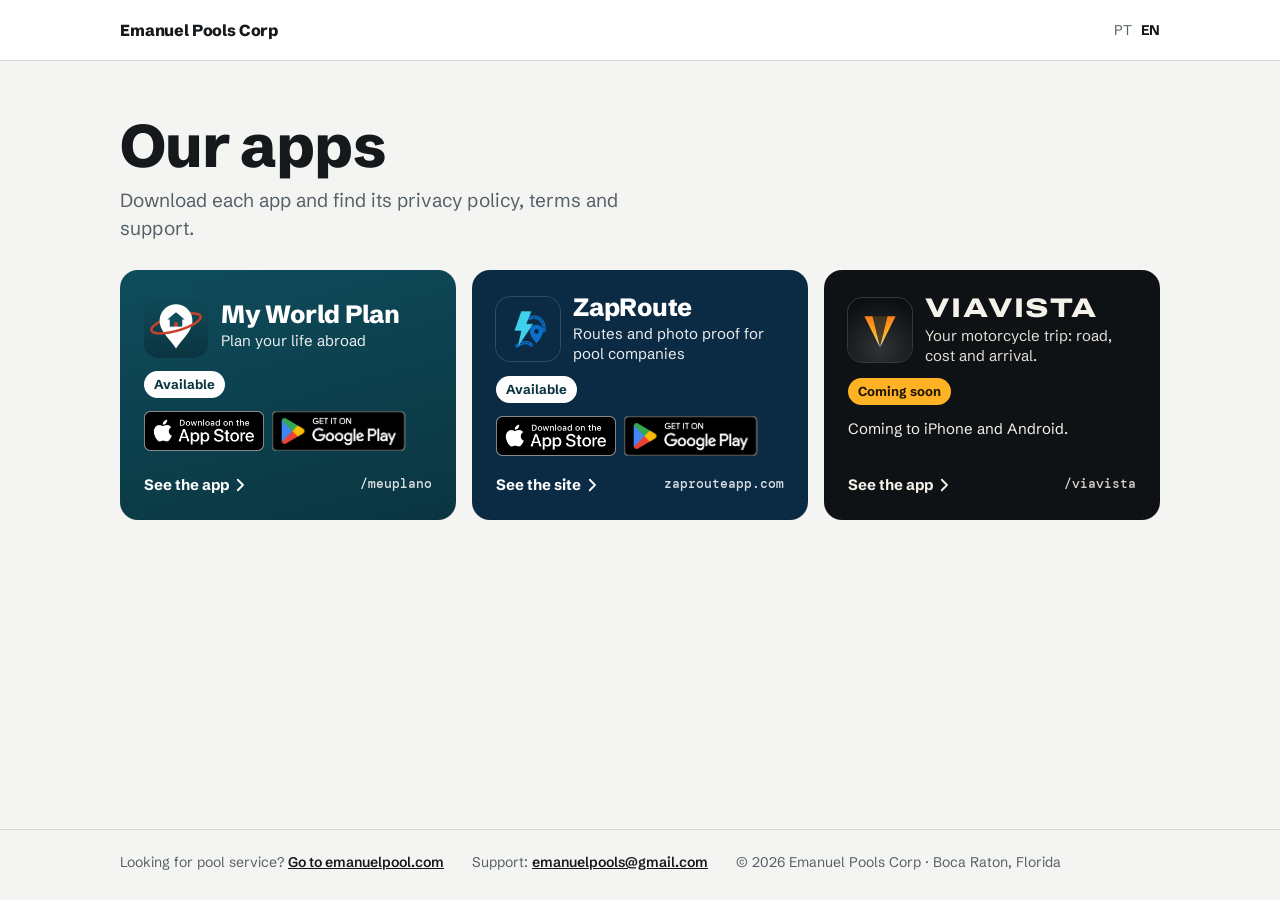
==== index.html @ bd8a3160 "Publish emanuelpools.com apps page Co-Authored-By: Claude Opus 5.5 <noreply@anthropic.com>" ====
<!DOCTYPE html>
<html class="l-en" lang="en">
<head>
<meta charset="utf-8">
<meta name="viewport" content="width=device-width,initial-scale=1">
<title>Emanuel Pools Corp apps: My World Plan, ZapRoute and Viavista</title>
<meta name="description" content="Download our apps and find their privacy policy, terms and support.">
<link rel="canonical" href="https://emanuelpools.com/">
<link rel="icon" href="favicon.svg" type="image/svg+xml">
<link rel="preconnect" href="https://fonts.googleapis.com">
<link rel="preconnect" href="https://fonts.gstatic.com" crossorigin>
<link rel="stylesheet" href="https://fonts.googleapis.com/css2?family=Archivo:wdth,wght@100,400;112,800;125,800&family=DM+Mono:wght@500&family=Schibsted+Grotesk:wght@400;500;600;700;800&display=swap">
<link rel="stylesheet" href="estilo.css">
<script>(function(){var l=new URLSearchParams(location.search).get('lang');if(l!=='pt'&&l!=='en'){l=null;try{l=localStorage.getItem('idioma')}catch(e){}}if(!l)l=(navigator.language||'').toLowerCase().indexOf('pt')===0?'pt':'en';document.documentElement.className='l-'+l;document.documentElement.lang=l==='pt'?'pt-BR':'en'})();</script>
</head>
<body class="site ">
<header class="s-topo">
  <a class="s-marca" href="/">Emanuel Pools Corp</a>
  <button type="button" class="s-idioma" aria-label="Português / English"><b data-l="pt">PT</b><span data-l="pt">EN</span><span data-l="en">PT</span><b data-l="en">EN</b></button>
</header>
<main>
<section class="s-abre">
  <h1><span data-l="pt">Nossos aplicativos</span><span data-l="en">Our apps</span></h1>
  <p><span data-l="pt">Baixe cada app e encontre privacidade, termos e suporte.</span><span data-l="en">Download each app and find its privacy policy, terms and support.</span></p>
</section>
<section class="s-apps">
  <article class="bloco mp">
    <div class="b-top">
      <img class="ic" src="img/meu-plano.png" alt="" width="64" height="64">
      <div><h2><span data-l="pt">Meu Plano Mundo</span><span data-l="en">My World Plan</span></h2><p><span data-l="pt">Sua vida no exterior planejada</span><span data-l="en">Plan your life abroad</span></p></div>
    </div>
    <span class="estado ok"><span data-l="pt">Disponível</span><span data-l="en">Available</span></span>
    <div class="selos">
  <a href="https://apps.apple.com/app/id6829007862"><img data-l="pt" src="img/app-store-pt.png" alt="Baixar na App Store" width="120" height="40"><img data-l="en" src="img/app-store-en.png" alt="Download on the App Store" width="120" height="40"></a>
  <a class="gp" href="https://play.google.com/store/apps/details?id=com.emanuelpools.meuplanomundo"><img data-l="pt" src="img/google-play-pt.png" alt="Disponível no Google Play"><img data-l="en" src="img/google-play-en.png" alt="Get it on Google Play"></a>
</div>
    <div class="b-pe"><a href="/meuplano/"><span data-l="pt">Ver o app</span><span data-l="en">See the app</span><svg class="sv" viewBox="0 0 24 24" width="18" height="18" aria-hidden="true"><path d="M9 5l7 7-7 7" fill="none" stroke="currentColor" stroke-width="2.4" stroke-linecap="round" stroke-linejoin="round"/></svg></a><span class="mono">/meuplano</span></div>
  </article>
  <article class="bloco zr">
    <div class="b-top">
      <img class="ic" src="img/zaproute.png" alt="" width="64" height="64">
      <div><h2>ZapRoute</h2><p><span data-l="pt">Rotas e fotos para empresas de piscina</span><span data-l="en">Routes and photo proof for pool companies</span></p></div>
    </div>
    <span class="estado ok"><span data-l="pt">Disponível</span><span data-l="en">Available</span></span>
    <div class="selos">
  <a href="https://apps.apple.com/app/id6808331337"><img data-l="pt" src="img/app-store-pt.png" alt="Baixar na App Store" width="120" height="40"><img data-l="en" src="img/app-store-en.png" alt="Download on the App Store" width="120" height="40"></a>
  <a class="gp" href="https://play.google.com/store/apps/details?id=com.emanuelpools.zaproute_app"><img data-l="pt" src="img/google-play-pt.png" alt="Disponível no Google Play"><img data-l="en" src="img/google-play-en.png" alt="Get it on Google Play"></a>
</div>
    <div class="b-pe"><a href="https://zaprouteapp.com"><span data-l="pt">Ver o site</span><span data-l="en">See the site</span><svg class="sv" viewBox="0 0 24 24" width="18" height="18" aria-hidden="true"><path d="M9 5l7 7-7 7" fill="none" stroke="currentColor" stroke-width="2.4" stroke-linecap="round" stroke-linejoin="round"/></svg></a><span class="mono">zaprouteapp.com</span></div>
  </article>
  <article class="bloco vy">
    <div class="b-top">
      <img class="ic" src="img/viavista.svg" alt="" width="64" height="64">
      <div><h2 class="vy-nome">VIAVISTA</h2><p><span data-l="pt">Sua viagem de moto: estrada, custo e chegada.</span><span data-l="en">Your motorcycle trip: road, cost and arrival.</span></p></div>
    </div>
    <span class="estado breve"><span data-l="pt">Em breve</span><span data-l="en">Coming soon</span></span>
    <p class="b-aviso"><span data-l="pt">Chega para iPhone e Android.</span><span data-l="en">Coming to iPhone and Android.</span></p>
    <div class="b-pe"><a href="/viavista/"><span data-l="pt">Ver o app</span><span data-l="en">See the app</span><svg class="sv" viewBox="0 0 24 24" width="18" height="18" aria-hidden="true"><path d="M9 5l7 7-7 7" fill="none" stroke="currentColor" stroke-width="2.4" stroke-linecap="round" stroke-linejoin="round"/></svg></a><span class="mono">/viavista</span></div>
  </article>
</section>
</main>
<footer class="s-pe">
  <p><span data-l="pt">Procurando serviço de piscina?</span><span data-l="en">Looking for pool service?</span> <a href="https://emanuelpool.com" rel="nofollow"><span data-l="pt">Acesse</span><span data-l="en">Go to</span> emanuelpool.com</a></p>
  <p><span data-l="pt">Suporte</span><span data-l="en">Support</span>: <a href="mailto:emanuelpools@gmail.com">emanuelpools@gmail.com</a></p>
  <p class="fraco">© 2026 Emanuel Pools Corp · Boca Raton, Florida</p>
</footer>
<script>(function(){
var r=document.documentElement,b=document.querySelectorAll('.s-idioma');
function atual(){return r.className==='l-pt'?'pt':'en'}
function secao(l){var s=document.querySelectorAll('[data-sec]');if(!s.length)return;s.forEach(function(e){e.hidden=e.dataset.sec!==l});document.querySelectorAll('[data-ficha]').forEach(function(a){a.setAttribute('aria-current',String(a.dataset.ficha===l))})}
b.forEach(function(x){x.addEventListener('click',function(){var l=atual()==='pt'?'en':'pt';r.className='l-'+l;r.lang=l==='pt'?'pt-BR':'en';try{localStorage.setItem('idioma',l)}catch(e){}secao(l)})});
document.querySelectorAll('[data-ficha]').forEach(function(a){a.addEventListener('click',function(e){e.preventDefault();secao(a.dataset.ficha);history.replaceState(null,'','#'+a.dataset.ficha)})});
var h=location.hash.slice(1);secao(/^(pt|en|es|it)$/.test(h)?h:atual());
})();</script>
</body>
</html>
---- estilo.css ----
/* Direcao: prateleira neutra. A cor vem de cada app; a pagina central nao tem cor propria. */
.site{--g:40px;--pg2:#F4F5F3;--tx:#15191C;--tx2:#566067;--ln:#D2D6D2;--bco:#FFFFFF;
  --mp:#0F4C5C;--mp2:#0A3540;--zr:#0B2A44;
  --vy:#0F1214;--vy-card:#1A1F22;--vy-ln:#2C3236;--vy-tx:#F5F2EA;--vy-tx2:#ABB1AC;--vy-am:#FFB224;--vy-sobre:#1C1403;
  --txt:"Schibsted Grotesk","Segoe UI",Arial,sans-serif;--mono:"DM Mono",Consolas,monospace;--vy-letra:"Archivo","Segoe UI",Arial,sans-serif;
  background:var(--pg2);color:var(--tx);font:400 16px/1.45 var(--txt)}
.site h1,.site h2,.site h3,.site p,.site ul,.site figure{margin:0}
.site ul{padding:0;list-style:none}
.site h1,.site h2,.site h3{text-wrap:balance;line-height:1.08}
.site a{color:inherit}
.site a:focus-visible,.site button:focus-visible{outline:3px solid currentColor;outline-offset:2px}
.site img{max-width:100%;display:block}
.mono{font-family:var(--mono);font-weight:500}
.sv{flex:none}
.l-pt [data-l="en"],.l-en [data-l="pt"]{display:none!important}

/* tema do Viavista: identidade Farol, fundo escuro como painel de moto */
.tema-vy{--pg2:var(--vy);--bco:var(--vy-card);--tx:var(--vy-tx);--tx2:var(--vy-tx2);--ln:var(--vy-ln)}

.s-topo{display:flex;justify-content:space-between;align-items:center;gap:10px;padding:14px 18px;background:var(--bco);border-bottom:1px solid var(--ln)}
.s-marca{font-weight:800;font-size:16px;letter-spacing:-.01em;text-decoration:none}
.s-volta{display:inline-flex;align-items:center;gap:3px;font-weight:600;font-size:15px;text-decoration:none;margin-left:-5px}
.s-idioma{display:flex;gap:9px;font:inherit;font-size:14px;color:var(--tx2);flex:none;cursor:pointer;background:none;border:0;padding:4px 0}
.s-idioma b{color:var(--tx);font-weight:700}
.s-abre{padding:30px 18px 20px}
.s-abre h1{font-size:38px;font-weight:800;letter-spacing:-.02em}
.s-abre p{margin-top:9px;color:var(--tx2);max-width:42ch}
.s-apps{display:grid;gap:12px;padding:0 12px 18px}
.bloco{position:relative;border-radius:18px;padding:22px;color:#fff;display:flex;flex-direction:column;gap:13px;align-items:flex-start;min-width:0}
.bloco.mp{background:linear-gradient(165deg,var(--mp),var(--mp2))}
.bloco.zr{background:var(--zr)}
.bloco.vy{background:var(--vy);color:var(--vy-tx)}
.b-top{display:flex;gap:13px;align-items:center;min-width:0}
.ic{width:64px;height:64px;border-radius:15px;flex:none}
.ic.g{width:84px;height:84px;border-radius:19px}
.bloco.zr .ic,.bloco.vy .ic,.h-app.vy .ic{box-shadow:0 0 0 1px rgba(255,255,255,.16)}
.b-top h2{font-size:25px;font-weight:800;letter-spacing:-.01em}
.vy-nome{font-family:var(--vy-letra);font-stretch:125%;font-weight:800;letter-spacing:.07em}
.bloco .vy-nome{font-size:27px;letter-spacing:.07em}
.b-top p{font-size:15px;line-height:1.3;margin-top:3px;opacity:.92}
.estado{font-size:13px;font-weight:700;padding:4px 10px;border-radius:999px}
.estado.ok{background:#fff;color:var(--mp2)}
.estado.breve{background:var(--vy-am);color:var(--vy-sobre)}
.b-aviso{font-size:15px}
.selos{display:flex;flex-wrap:wrap;gap:8px;align-items:center}
.selos a{display:block}
.selos img{height:40px;width:auto}
/* a arte oficial do Google Play tem margens diferentes em cada idioma: recorta para igualar ao selo da Apple */
.selos a.gp{position:relative;width:135px;height:40px;overflow:hidden}
.selos a.gp img{position:absolute;max-width:none;width:auto}
.selos a.gp img[data-l="pt"]{left:0;top:-6px;height:52px}
.selos a.gp img[data-l="en"]{left:-10px;top:-10px;height:59.5px}
.b-pe{margin-top:auto;padding-top:5px;width:100%;display:flex;justify-content:space-between;align-items:center;gap:10px;font-size:15px}
.b-pe a{display:inline-flex;align-items:center;gap:2px;font-weight:700;text-decoration:none}
.b-pe .mono{font-size:13px;opacity:.85}
.s-pe{padding:20px 18px 24px;display:flex;flex-direction:column;gap:5px;border-top:1px solid var(--ln);font-size:14px;color:var(--tx2)}
.s-pe a{color:var(--tx);font-weight:600}
.fraco{color:var(--tx2);font-size:14px}
.h-app{position:relative;padding:28px 22px 30px;color:#fff;display:flex;flex-direction:column;gap:22px}
.h-app.mp{background:linear-gradient(165deg,var(--mp),var(--mp2));padding-bottom:0}
.h-app.vy{background:var(--vy);color:var(--vy-tx);border-bottom:1px solid var(--vy-ln)}
.h-txt{display:flex;flex-direction:column;gap:11px;align-items:flex-start;min-width:0}
.h-app h1{font-size:34px;font-weight:800;letter-spacing:-.02em}
.h-app.vy h1{font-size:38px;letter-spacing:.07em}
.h-app p{font-size:17px;max-width:32ch}
.h-foto{align-self:center;width:250px;aspect-ratio:.92;border:6px solid #071F26;border-bottom:0;border-radius:22px 22px 0 0;overflow:hidden;background:#F2F6F7}
.h-foto img{width:100%}
.s-corpo{padding:20px 18px 22px;display:flex;flex-direction:column;gap:16px}
.s-fatos{display:grid;gap:13px}
.s-fatos h3{font-size:18px;font-weight:700}
.tema-vy .s-fatos h3{font-family:var(--vy-letra);font-stretch:112%;font-weight:800}
.s-fatos p{color:var(--tx2);font-size:15px;margin-top:2px}
.s-links{background:var(--bco);border:1px solid var(--ln);border-radius:13px;overflow:hidden}
.s-links a{display:flex;justify-content:space-between;align-items:center;gap:8px;padding:13px 14px;font-weight:600;text-decoration:none;border-top:1px solid var(--ln)}
.s-links a:first-child{border-top:0}
.s-nota{font-size:13px;color:var(--tx2);line-height:1.4}
.s-texto{padding:24px 18px 28px;display:flex;flex-direction:column;gap:9px;align-items:flex-start;min-width:0;max-width:calc(720px + 2 * var(--g));margin-inline:auto}
.s-texto h1{font-size:29px;font-weight:800;letter-spacing:-.02em}
.s-texto h2{font-size:19px;font-weight:700;margin-top:12px}
.s-texto h3{font-size:16px;font-weight:700;margin-top:10px}
.s-texto p,.s-texto li{font-size:15px;overflow-wrap:anywhere}
.s-texto ul{display:flex;flex-direction:column;gap:6px;padding-left:18px;list-style:disc}
.s-texto [data-sec],.s-texto > div[data-l]{display:flex;flex-direction:column;gap:9px;align-items:flex-start;min-width:0}
.s-texto [data-sec][hidden]{display:none}
.fichas{display:flex;flex-wrap:wrap;gap:6px}
.fichas a{font-size:13px;font-weight:600;background:var(--bco);border:1px solid var(--ln);border-radius:999px;padding:4px 10px;text-decoration:none}
.fichas a[aria-current="true"]{background:var(--tx);border-color:var(--tx);color:var(--bco)}
.s-email{display:block;width:100%;text-align:center;background:var(--tx);color:var(--pg2)!important;border-radius:11px;padding:13px 10px;font-weight:700;font-size:15px;text-decoration:none;overflow-wrap:anywhere}
.tema-vy .s-email{background:var(--vy-am);color:var(--vy-sobre)!important}

html{-webkit-text-size-adjust:100%}
*{box-sizing:border-box}
body{margin:0;min-height:100vh;display:flex;flex-direction:column}
main{flex:1}
.pagina-404{padding:48px 18px;display:flex;flex-direction:column;gap:12px;align-items:flex-start;max-width:calc(720px + 2 * var(--g));margin-inline:auto}
.pagina-404 h1{font-size:34px;font-weight:800}
.pagina-404 a{font-weight:700}
@media (min-width:760px){
.site{--g:max(40px,calc((100vw - 1040px) / 2))}
.s-topo{padding:16px var(--g)}
.s-abre{padding:52px var(--g) 28px}
.s-abre h1{font-size:60px}
.s-abre p{font-size:19px;max-width:48ch}
.s-apps{grid-template-columns:repeat(auto-fit,minmax(300px,1fr));gap:16px;padding:0 var(--g) 40px}
.bloco{padding:24px}
.s-pe{padding:22px var(--g) 28px;flex-direction:row;flex-wrap:wrap;gap:6px 28px}
.h-app{flex-direction:row;align-items:center;justify-content:space-between;gap:40px;padding:44px calc(var(--g) + 20px) 0;overflow:hidden}
.h-app.vy{padding-bottom:44px}
.h-app h1{font-size:48px}
.h-app.vy h1{font-size:72px}
.h-txt{padding-bottom:44px}
.h-app.vy .h-txt{padding-bottom:0}
.h-app p{font-size:20px}
.h-foto{width:280px;align-self:flex-end}
.s-corpo{padding:32px calc(var(--g) + 20px);display:grid;grid-template-columns:1.5fr 1fr;gap:20px 40px;align-items:start}
.s-nota{grid-column:1 / -1}
.s-texto{padding:36px var(--g) 48px}
}
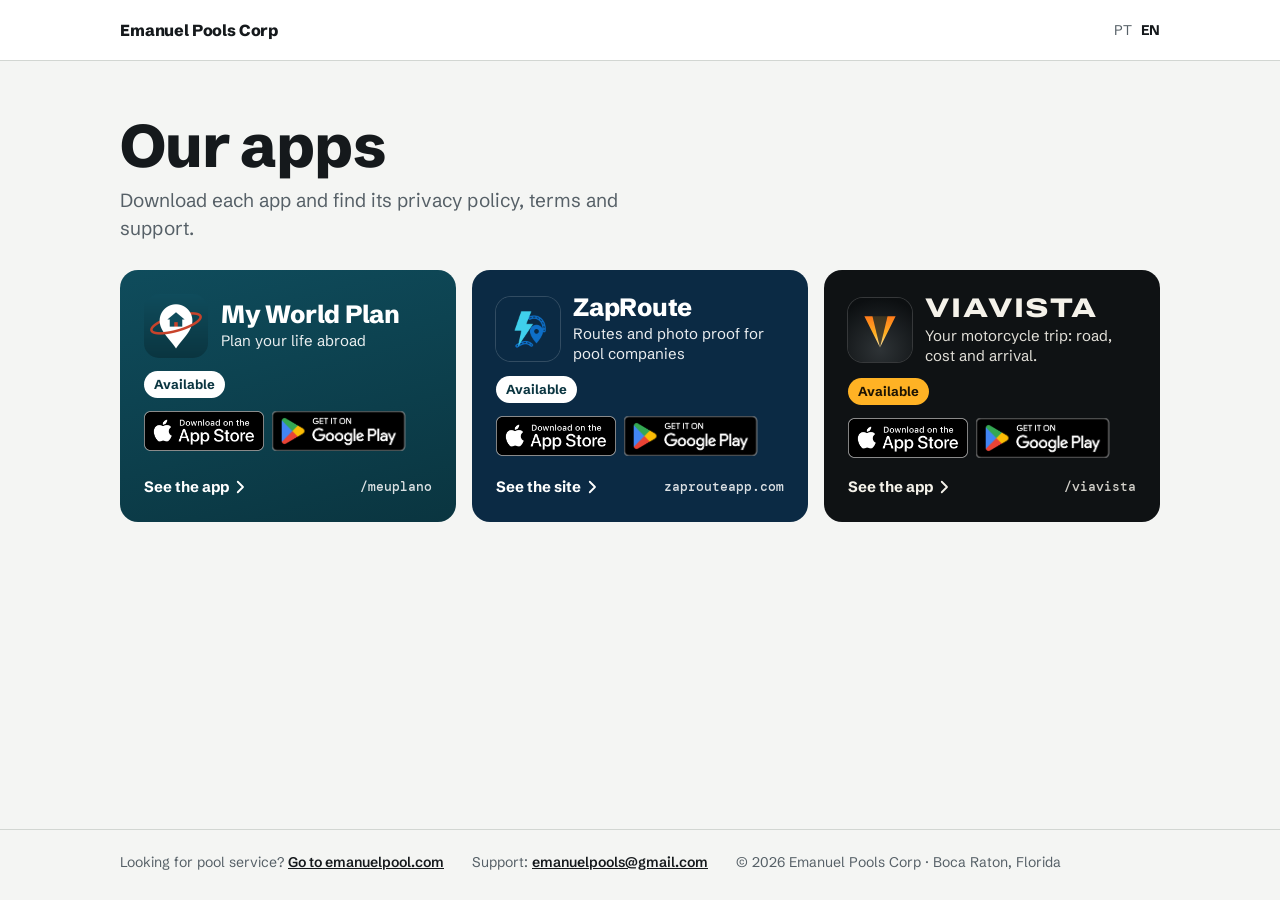
==== commit 9074b0b3: "Viavista: App Store and Google Play badges Co-Authored-By: Claude Opus 5.5 <noreply@anthropic.com>  " ====
--- a/index.html
+++ b/index.html
@@ -53,8 +53,11 @@
       <img class="ic" src="img/viavista.svg" alt="" width="64" height="64">
       <div><h2 class="vy-nome">VIAVISTA</h2><p><span data-l="pt">Sua viagem de moto: estrada, custo e chegada.</span><span data-l="en">Your motorcycle trip: road, cost and arrival.</span></p></div>
     </div>
-    <span class="estado breve"><span data-l="pt">Em breve</span><span data-l="en">Coming soon</span></span>
-    <p class="b-aviso"><span data-l="pt">Chega para iPhone e Android.</span><span data-l="en">Coming to iPhone and Android.</span></p>
+    <span class="estado ok"><span data-l="pt">Disponível</span><span data-l="en">Available</span></span>
+    <div class="selos">
+  <a href="https://apps.apple.com/app/id6832136001"><img data-l="pt" src="img/app-store-pt.png" alt="Baixar na App Store" width="120" height="40"><img data-l="en" src="img/app-store-en.png" alt="Download on the App Store" width="120" height="40"></a>
+  <a class="gp" href="https://play.google.com/store/apps/details?id=com.emanuelpools.viavista"><img data-l="pt" src="img/google-play-pt.png" alt="Disponível no Google Play"><img data-l="en" src="img/google-play-en.png" alt="Get it on Google Play"></a>
+</div>
     <div class="b-pe"><a href="/viavista/"><span data-l="pt">Ver o app</span><span data-l="en">See the app</span><svg class="sv" viewBox="0 0 24 24" width="18" height="18" aria-hidden="true"><path d="M9 5l7 7-7 7" fill="none" stroke="currentColor" stroke-width="2.4" stroke-linecap="round" stroke-linejoin="round"/></svg></a><span class="mono">/viavista</span></div>
   </article>
 </section>
--- a/estilo.css
+++ b/estilo.css
@@ -40,7 +40,7 @@
 .b-top p{font-size:15px;line-height:1.3;margin-top:3px;opacity:.92}
 .estado{font-size:13px;font-weight:700;padding:4px 10px;border-radius:999px}
 .estado.ok{background:#fff;color:var(--mp2)}
-.estado.breve{background:var(--vy-am);color:var(--vy-sobre)}
+.estado.breve,.bloco.vy .estado.ok{background:var(--vy-am);color:var(--vy-sobre)}
 .b-aviso{font-size:15px}
 .selos{display:flex;flex-wrap:wrap;gap:8px;align-items:center}
 .selos a{display:block}
@@ -72,7 +72,7 @@
 .s-fatos p{color:var(--tx2);font-size:15px;margin-top:2px}
 .s-links{background:var(--bco);border:1px solid var(--ln);border-radius:13px;overflow:hidden}
 .s-links a{display:flex;justify-content:space-between;align-items:center;gap:8px;padding:13px 14px;font-weight:600;text-decoration:none;border-top:1px solid var(--ln)}
-.s-links a:first-child{border-top:0}
+.s-links a:first-child,.s-links a[data-l="pt"]:first-child + a[data-l="en"]{border-top:0}
 .s-nota{font-size:13px;color:var(--tx2);line-height:1.4}
 .s-texto{padding:24px 18px 28px;display:flex;flex-direction:column;gap:9px;align-items:flex-start;min-width:0;max-width:calc(720px + 2 * var(--g));margin-inline:auto}
 .s-texto h1{font-size:29px;font-weight:800;letter-spacing:-.02em}
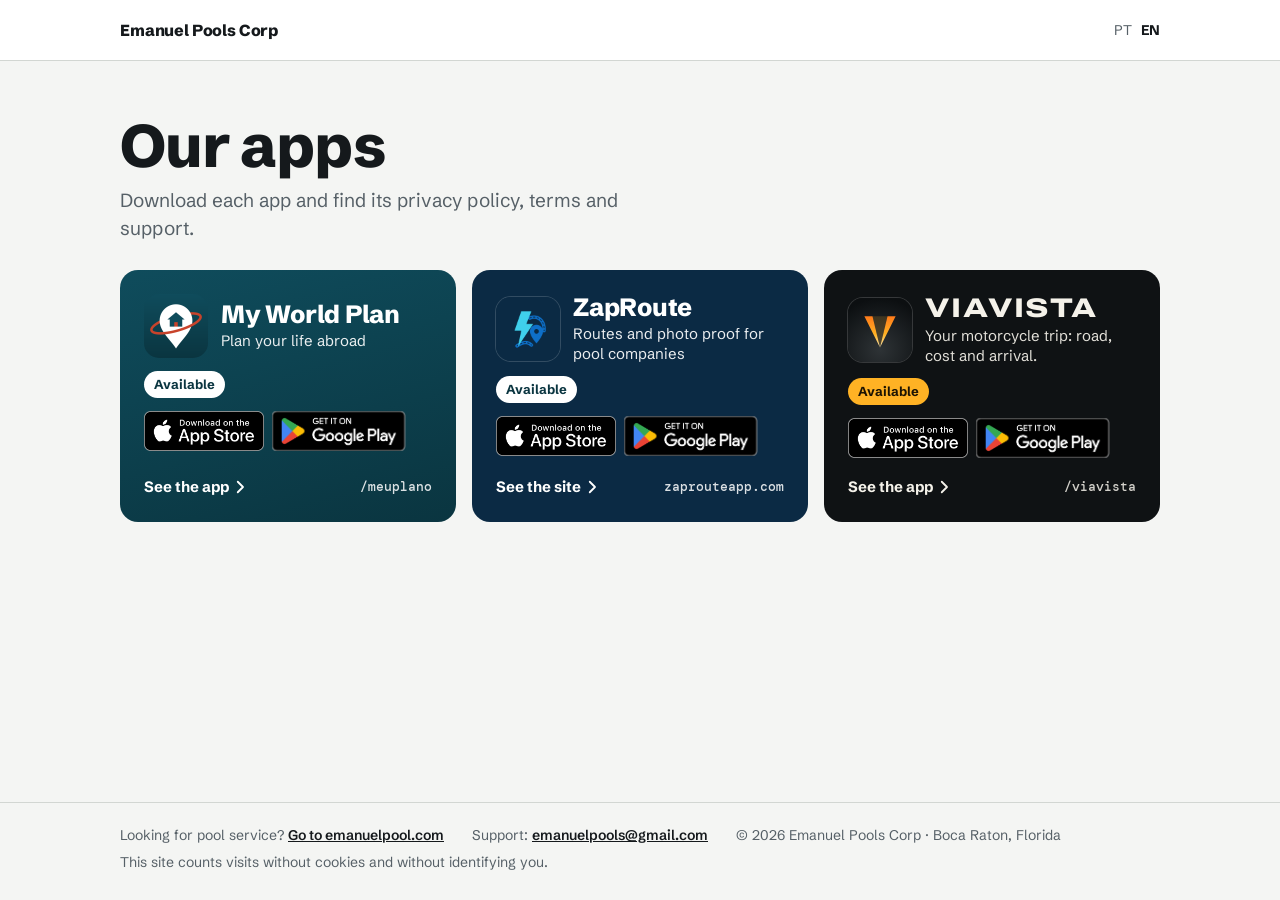
==== commit 0def67de: "Contagem anonima de visitas e de toques nos selos Co-Authored-By: Claude Fable 5.2 <noreply@anthropi" ====
--- a/index.html
+++ b/index.html
@@ -13,7 +13,7 @@
 <link rel="stylesheet" href="estilo.css">
 <script>(function(){var l=new URLSearchParams(location.search).get('lang');if(l!=='pt'&&l!=='en'){l=null;try{l=localStorage.getItem('idioma')}catch(e){}}if(!l)l=(navigator.language||'').toLowerCase().indexOf('pt')===0?'pt':'en';document.documentElement.className='l-'+l;document.documentElement.lang=l==='pt'?'pt-BR':'en'})();</script>
 </head>
-<body class="site ">
+<body class="site " data-pagina="inicio">
 <header class="s-topo">
   <a class="s-marca" href="/">Emanuel Pools Corp</a>
   <button type="button" class="s-idioma" aria-label="Português / English"><b data-l="pt">PT</b><span data-l="pt">EN</span><span data-l="en">PT</span><b data-l="en">EN</b></button>
@@ -31,8 +31,8 @@
     </div>
     <span class="estado ok"><span data-l="pt">Disponível</span><span data-l="en">Available</span></span>
     <div class="selos">
-  <a href="https://apps.apple.com/app/id6829007862"><img data-l="pt" src="img/app-store-pt.png" alt="Baixar na App Store" width="120" height="40"><img data-l="en" src="img/app-store-en.png" alt="Download on the App Store" width="120" height="40"></a>
-  <a class="gp" href="https://play.google.com/store/apps/details?id=com.emanuelpools.meuplanomundo"><img data-l="pt" src="img/google-play-pt.png" alt="Disponível no Google Play"><img data-l="en" src="img/google-play-en.png" alt="Get it on Google Play"></a>
+  <a data-loja="apple" data-app="meuplano" href="https://apps.apple.com/app/id6829007862"><img data-l="pt" src="img/app-store-pt.png" alt="Baixar na App Store" width="120" height="40"><img data-l="en" src="img/app-store-en.png" alt="Download on the App Store" width="120" height="40"></a>
+  <a class="gp" data-loja="play" data-app="meuplano" href="https://play.google.com/store/apps/details?id=com.emanuelpools.meuplanomundo"><img data-l="pt" src="img/google-play-pt.png" alt="Disponível no Google Play"><img data-l="en" src="img/google-play-en.png" alt="Get it on Google Play"></a>
 </div>
     <div class="b-pe"><a href="/meuplano/"><span data-l="pt">Ver o app</span><span data-l="en">See the app</span><svg class="sv" viewBox="0 0 24 24" width="18" height="18" aria-hidden="true"><path d="M9 5l7 7-7 7" fill="none" stroke="currentColor" stroke-width="2.4" stroke-linecap="round" stroke-linejoin="round"/></svg></a><span class="mono">/meuplano</span></div>
   </article>
@@ -43,8 +43,8 @@
     </div>
     <span class="estado ok"><span data-l="pt">Disponível</span><span data-l="en">Available</span></span>
     <div class="selos">
-  <a href="https://apps.apple.com/app/id6808331337"><img data-l="pt" src="img/app-store-pt.png" alt="Baixar na App Store" width="120" height="40"><img data-l="en" src="img/app-store-en.png" alt="Download on the App Store" width="120" height="40"></a>
-  <a class="gp" href="https://play.google.com/store/apps/details?id=com.emanuelpools.zaproute_app"><img data-l="pt" src="img/google-play-pt.png" alt="Disponível no Google Play"><img data-l="en" src="img/google-play-en.png" alt="Get it on Google Play"></a>
+  <a data-loja="apple" data-app="zaproute" href="https://apps.apple.com/app/id6808331337"><img data-l="pt" src="img/app-store-pt.png" alt="Baixar na App Store" width="120" height="40"><img data-l="en" src="img/app-store-en.png" alt="Download on the App Store" width="120" height="40"></a>
+  <a class="gp" data-loja="play" data-app="zaproute" href="https://play.google.com/store/apps/details?id=com.emanuelpools.zaproute_app"><img data-l="pt" src="img/google-play-pt.png" alt="Disponível no Google Play"><img data-l="en" src="img/google-play-en.png" alt="Get it on Google Play"></a>
 </div>
     <div class="b-pe"><a href="https://zaprouteapp.com"><span data-l="pt">Ver o site</span><span data-l="en">See the site</span><svg class="sv" viewBox="0 0 24 24" width="18" height="18" aria-hidden="true"><path d="M9 5l7 7-7 7" fill="none" stroke="currentColor" stroke-width="2.4" stroke-linecap="round" stroke-linejoin="round"/></svg></a><span class="mono">zaprouteapp.com</span></div>
   </article>
@@ -55,8 +55,8 @@
     </div>
     <span class="estado ok"><span data-l="pt">Disponível</span><span data-l="en">Available</span></span>
     <div class="selos">
-  <a href="https://apps.apple.com/app/id6832136001"><img data-l="pt" src="img/app-store-pt.png" alt="Baixar na App Store" width="120" height="40"><img data-l="en" src="img/app-store-en.png" alt="Download on the App Store" width="120" height="40"></a>
-  <a class="gp" href="https://play.google.com/store/apps/details?id=com.emanuelpools.viavista"><img data-l="pt" src="img/google-play-pt.png" alt="Disponível no Google Play"><img data-l="en" src="img/google-play-en.png" alt="Get it on Google Play"></a>
+  <a data-loja="apple" data-app="viavista" href="https://apps.apple.com/app/id6832136001"><img data-l="pt" src="img/app-store-pt.png" alt="Baixar na App Store" width="120" height="40"><img data-l="en" src="img/app-store-en.png" alt="Download on the App Store" width="120" height="40"></a>
+  <a class="gp" data-loja="play" data-app="viavista" href="https://play.google.com/store/apps/details?id=com.emanuelpools.viavista"><img data-l="pt" src="img/google-play-pt.png" alt="Disponível no Google Play"><img data-l="en" src="img/google-play-en.png" alt="Get it on Google Play"></a>
 </div>
     <div class="b-pe"><a href="/viavista/"><span data-l="pt">Ver o app</span><span data-l="en">See the app</span><svg class="sv" viewBox="0 0 24 24" width="18" height="18" aria-hidden="true"><path d="M9 5l7 7-7 7" fill="none" stroke="currentColor" stroke-width="2.4" stroke-linecap="round" stroke-linejoin="round"/></svg></a><span class="mono">/viavista</span></div>
   </article>
@@ -66,6 +66,7 @@
   <p><span data-l="pt">Procurando serviço de piscina?</span><span data-l="en">Looking for pool service?</span> <a href="https://emanuelpool.com" rel="nofollow"><span data-l="pt">Acesse</span><span data-l="en">Go to</span> emanuelpool.com</a></p>
   <p><span data-l="pt">Suporte</span><span data-l="en">Support</span>: <a href="mailto:emanuelpools@gmail.com">emanuelpools@gmail.com</a></p>
   <p class="fraco">© 2026 Emanuel Pools Corp · Boca Raton, Florida</p>
+  <p class="fraco"><span data-l="pt">Este site conta visitas sem cookies e sem identificar você.</span><span data-l="en">This site counts visits without cookies and without identifying you.</span></p>
 </footer>
 <script>(function(){
 var r=document.documentElement,b=document.querySelectorAll('.s-idioma');
@@ -75,5 +76,6 @@
 document.querySelectorAll('[data-ficha]').forEach(function(a){a.addEventListener('click',function(e){e.preventDefault();secao(a.dataset.ficha);history.replaceState(null,'','#'+a.dataset.ficha)})});
 var h=location.hash.slice(1);secao(/^(pt|en|es|it)$/.test(h)?h:atual());
 })();</script>
+<script src="contar.js" defer></script>
 </body>
 </html>
--- a/estilo.css
+++ b/estilo.css
@@ -70,6 +70,17 @@
 .s-fatos h3{font-size:18px;font-weight:700}
 .tema-vy .s-fatos h3{font-family:var(--vy-letra);font-stretch:112%;font-weight:800}
 .s-fatos p{color:var(--tx2);font-size:15px;margin-top:2px}
+.vy-rotas{display:flex;flex-direction:column;gap:13px;align-items:stretch;min-width:0;padding-bottom:22px;border-bottom:1px solid var(--ln)}
+.vy-rotas h2{font-family:var(--vy-letra);font-stretch:112%;font-weight:800;font-size:24px;letter-spacing:-.005em}
+.vr-txt p{color:var(--tx2);font-size:15px;margin-top:5px;max-width:44ch}
+.vr-lista{display:grid;gap:8px}
+.vr-lista a{display:flex;justify-content:space-between;align-items:center;gap:10px;min-height:58px;padding:10px 12px 10px 14px;background:var(--bco);border:1px solid var(--ln);border-radius:13px;text-decoration:none}
+.vr-lista a:hover{border-color:var(--vy-am)}
+.vr-lista span{display:flex;flex-direction:column;gap:1px;min-width:0}
+.vr-lista b{font-weight:700;font-size:16px;line-height:1.2}
+.vr-lista small{color:var(--tx2);font-size:13px}
+.vr-lista .sv,.vy-rotas .vr-todas{color:var(--vy-am)}
+.vy-rotas .vr-todas{display:inline-flex;align-items:center;gap:2px;align-self:flex-start;font-weight:700;font-size:15px;text-decoration:none;padding:4px 0}
 .s-links{background:var(--bco);border:1px solid var(--ln);border-radius:13px;overflow:hidden}
 .s-links a{display:flex;justify-content:space-between;align-items:center;gap:8px;padding:13px 14px;font-weight:600;text-decoration:none;border-top:1px solid var(--ln)}
 .s-links a:first-child,.s-links a[data-l="pt"]:first-child + a[data-l="en"]{border-top:0}
@@ -113,6 +124,11 @@
 .h-app p{font-size:20px}
 .h-foto{width:280px;align-self:flex-end}
 .s-corpo{padding:32px calc(var(--g) + 20px);display:grid;grid-template-columns:1.5fr 1fr;gap:20px 40px;align-items:start}
+.vy-rotas{grid-column:1 / -1;display:grid;grid-template-columns:minmax(0,1fr) minmax(0,1.75fr);grid-template-areas:"txt lista" "todas lista";gap:14px 40px;align-items:start;padding-bottom:28px}
+.vy-rotas h2{font-size:30px}
+.vr-txt{grid-area:txt}
+.vr-lista{grid-area:lista;grid-template-columns:repeat(2,minmax(0,1fr))}
+.vr-todas{grid-area:todas}
 .s-nota{grid-column:1 / -1}
 .s-texto{padding:36px var(--g) 48px}
 }
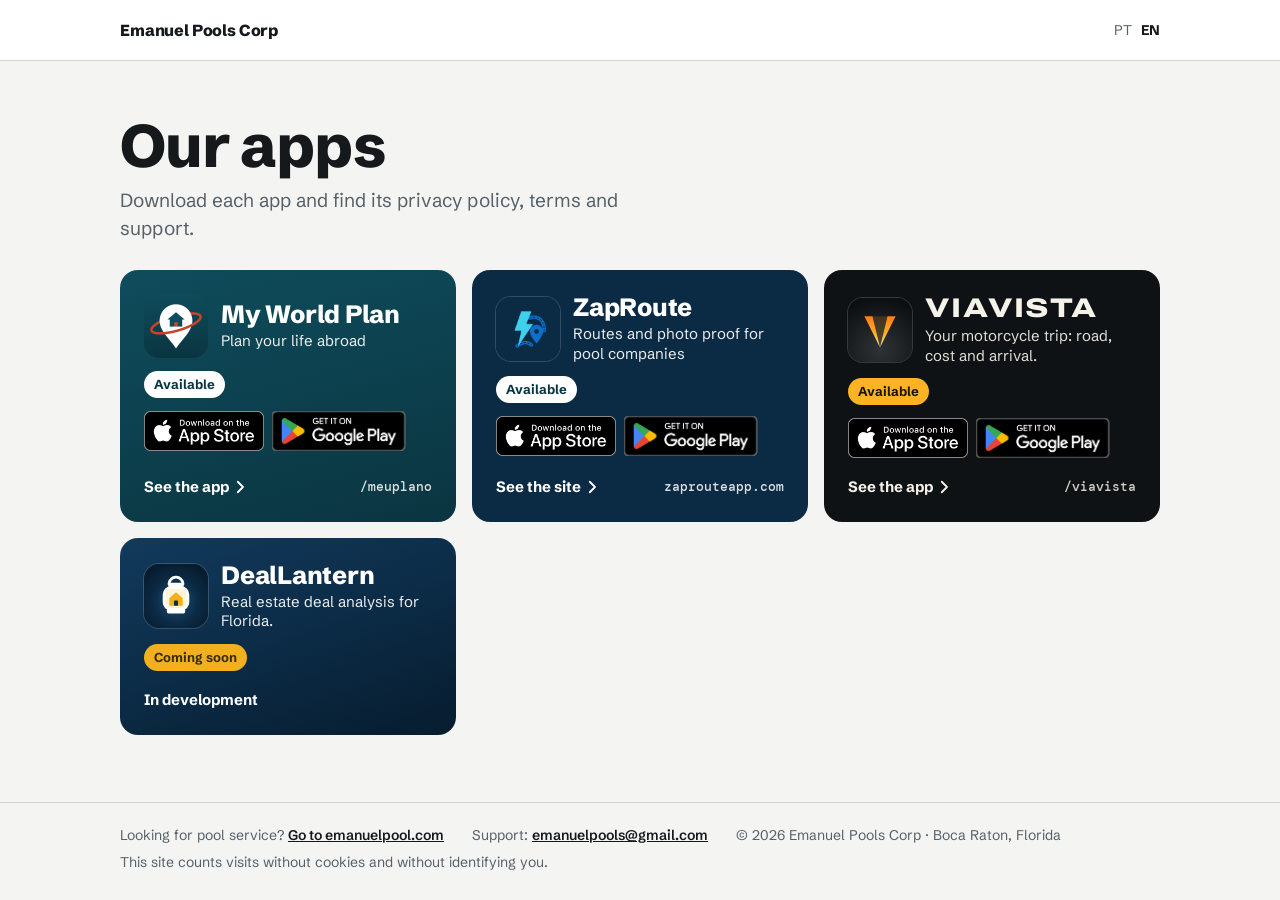
==== commit 7a4ef31a: "DealLantern: cartao em breve na pagina inicial Co-Authored-By: Claude Fable 5.2 <noreply@anthropic.c" ====
--- a/index.html
+++ b/index.html
@@ -60,6 +60,14 @@
 </div>
     <div class="b-pe"><a href="/viavista/"><span data-l="pt">Ver o app</span><span data-l="en">See the app</span><svg class="sv" viewBox="0 0 24 24" width="18" height="18" aria-hidden="true"><path d="M9 5l7 7-7 7" fill="none" stroke="currentColor" stroke-width="2.4" stroke-linecap="round" stroke-linejoin="round"/></svg></a><span class="mono">/viavista</span></div>
   </article>
+  <article class="bloco dl">
+    <div class="b-top">
+      <img class="ic" src="img/deallantern.svg" alt="" width="64" height="64">
+      <div><h2>DealLantern</h2><p><span data-l="pt">Análise de negócios de imóveis na Flórida.</span><span data-l="en">Real estate deal analysis for Florida.</span></p></div>
+    </div>
+    <span class="estado breve"><span data-l="pt">Em breve</span><span data-l="en">Coming soon</span></span>
+    <div class="b-pe"><b><span data-l="pt">Em desenvolvimento</span><span data-l="en">In development</span></b></div>
+  </article>
 </section>
 </main>
 <footer class="s-pe">
--- a/estilo.css
+++ b/estilo.css
@@ -30,10 +30,13 @@
 .bloco.mp{background:linear-gradient(165deg,var(--mp),var(--mp2))}
 .bloco.zr{background:var(--zr)}
 .bloco.vy{background:var(--vy);color:var(--vy-tx)}
+/* DealLantern (12/nov/2026): cartao "em breve", sem selo e sem link. Cores da identidade aprovada (achado/marca/LEIA-ME.md). */
+.bloco.dl{background:linear-gradient(160deg,#123A5C,#0B2A44 55%,#071C2E)}
+.bloco.dl .estado{background:#F2B01E;color:#3A2A00}
 .b-top{display:flex;gap:13px;align-items:center;min-width:0}
 .ic{width:64px;height:64px;border-radius:15px;flex:none}
 .ic.g{width:84px;height:84px;border-radius:19px}
-.bloco.zr .ic,.bloco.vy .ic,.h-app.vy .ic{box-shadow:0 0 0 1px rgba(255,255,255,.16)}
+.bloco.zr .ic,.bloco.vy .ic,.bloco.dl .ic,.h-app.vy .ic{box-shadow:0 0 0 1px rgba(255,255,255,.16)}
 .b-top h2{font-size:25px;font-weight:800;letter-spacing:-.01em}
 .vy-nome{font-family:var(--vy-letra);font-stretch:125%;font-weight:800;letter-spacing:.07em}
 .bloco .vy-nome{font-size:27px;letter-spacing:.07em}
@@ -52,6 +55,7 @@
 .selos a.gp img[data-l="en"]{left:-10px;top:-10px;height:59.5px}
 .b-pe{margin-top:auto;padding-top:5px;width:100%;display:flex;justify-content:space-between;align-items:center;gap:10px;font-size:15px}
 .b-pe a{display:inline-flex;align-items:center;gap:2px;font-weight:700;text-decoration:none}
+.b-pe b{font-weight:700}
 .b-pe .mono{font-size:13px;opacity:.85}
 .s-pe{padding:20px 18px 24px;display:flex;flex-direction:column;gap:5px;border-top:1px solid var(--ln);font-size:14px;color:var(--tx2)}
 .s-pe a{color:var(--tx);font-weight:600}
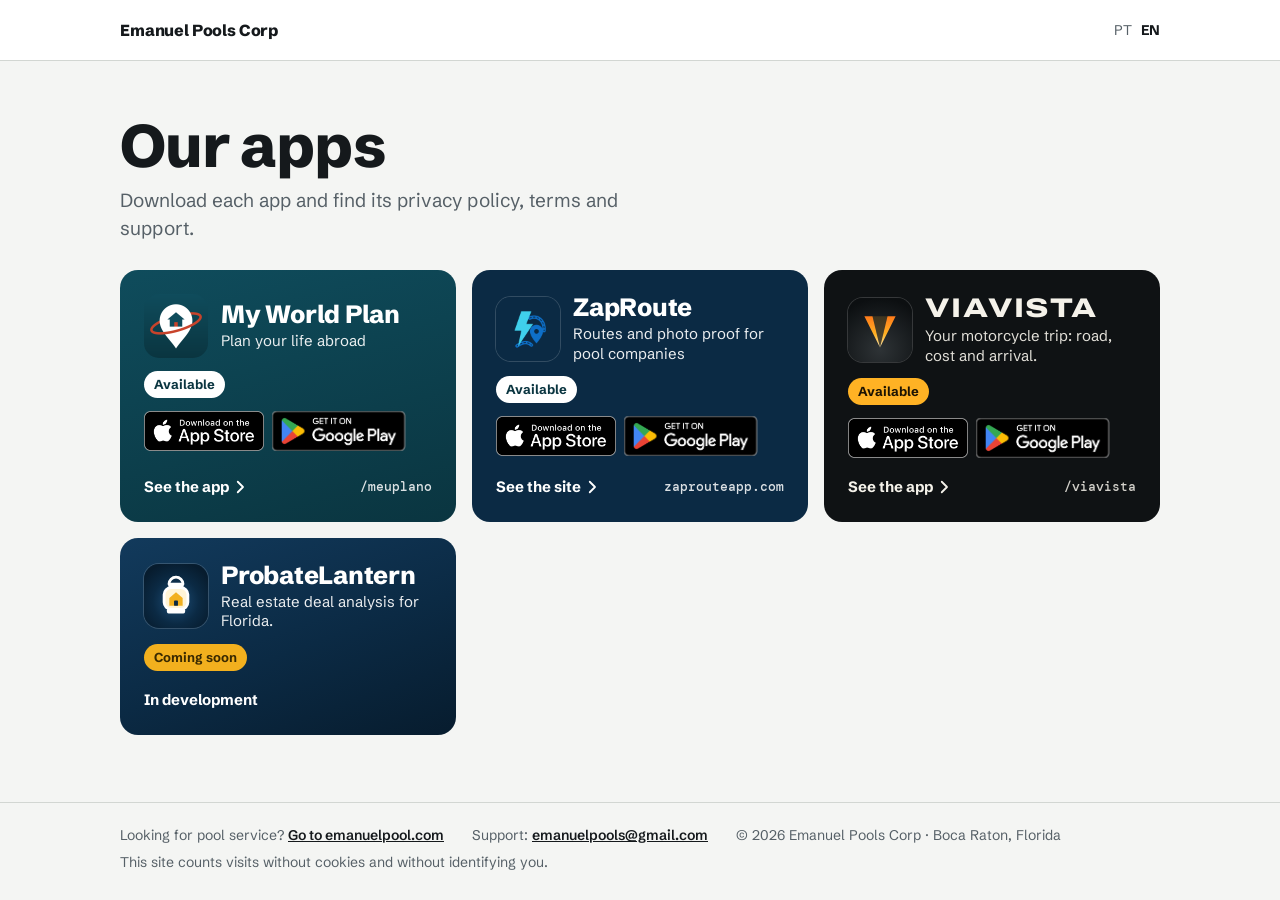
==== commit ba071e0c: "ProbateLantern: nome novo no cartao em breve (o app se chamava DealLantern); /viavista com 24 estrad" ====
--- a/index.html
+++ b/index.html
@@ -60,10 +60,10 @@
 </div>
     <div class="b-pe"><a href="/viavista/"><span data-l="pt">Ver o app</span><span data-l="en">See the app</span><svg class="sv" viewBox="0 0 24 24" width="18" height="18" aria-hidden="true"><path d="M9 5l7 7-7 7" fill="none" stroke="currentColor" stroke-width="2.4" stroke-linecap="round" stroke-linejoin="round"/></svg></a><span class="mono">/viavista</span></div>
   </article>
-  <article class="bloco dl">
+  <article class="bloco pl">
     <div class="b-top">
-      <img class="ic" src="img/deallantern.svg" alt="" width="64" height="64">
-      <div><h2>DealLantern</h2><p><span data-l="pt">Análise de negócios de imóveis na Flórida.</span><span data-l="en">Real estate deal analysis for Florida.</span></p></div>
+      <img class="ic" src="img/probatelantern.svg" alt="" width="64" height="64">
+      <div><h2>ProbateLantern</h2><p><span data-l="pt">Análise de negócios de imóveis na Flórida.</span><span data-l="en">Real estate deal analysis for Florida.</span></p></div>
     </div>
     <span class="estado breve"><span data-l="pt">Em breve</span><span data-l="en">Coming soon</span></span>
     <div class="b-pe"><b><span data-l="pt">Em desenvolvimento</span><span data-l="en">In development</span></b></div>
--- a/estilo.css
+++ b/estilo.css
@@ -30,13 +30,13 @@
 .bloco.mp{background:linear-gradient(165deg,var(--mp),var(--mp2))}
 .bloco.zr{background:var(--zr)}
 .bloco.vy{background:var(--vy);color:var(--vy-tx)}
-/* DealLantern (12/nov/2026): cartao "em breve", sem selo e sem link. Cores da identidade aprovada (achado/marca/LEIA-ME.md). */
-.bloco.dl{background:linear-gradient(160deg,#123A5C,#0B2A44 55%,#071C2E)}
-.bloco.dl .estado{background:#F2B01E;color:#3A2A00}
+/* ProbateLantern (cartao de 12/nov/2026; nome novo em 17/nov): "em breve", sem selo e sem link. Cores da identidade aprovada (achado/marca/LEIA-ME.md). */
+.bloco.pl{background:linear-gradient(160deg,#123A5C,#0B2A44 55%,#071C2E)}
+.bloco.pl .estado{background:#F2B01E;color:#3A2A00}
 .b-top{display:flex;gap:13px;align-items:center;min-width:0}
 .ic{width:64px;height:64px;border-radius:15px;flex:none}
 .ic.g{width:84px;height:84px;border-radius:19px}
-.bloco.zr .ic,.bloco.vy .ic,.bloco.dl .ic,.h-app.vy .ic{box-shadow:0 0 0 1px rgba(255,255,255,.16)}
+.bloco.zr .ic,.bloco.vy .ic,.bloco.pl .ic,.h-app.vy .ic{box-shadow:0 0 0 1px rgba(255,255,255,.16)}
 .b-top h2{font-size:25px;font-weight:800;letter-spacing:-.01em}
 .vy-nome{font-family:var(--vy-letra);font-stretch:125%;font-weight:800;letter-spacing:.07em}
 .bloco .vy-nome{font-size:27px;letter-spacing:.07em}
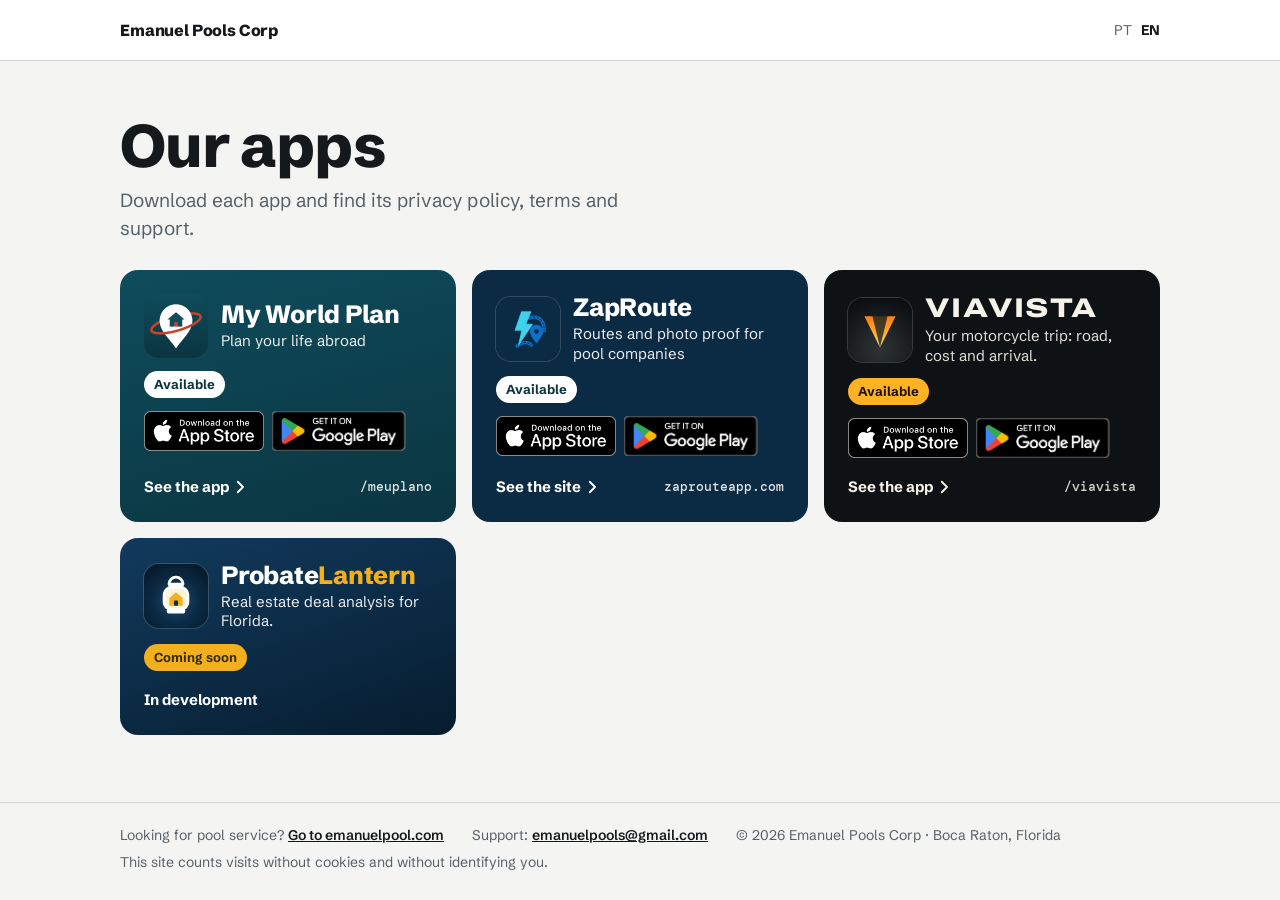
==== commit 4f18c932: "ProbateLantern: Lantern em ouro no cartao, como a marca em fundo escuro Co-Authored-By: Claude Opus " ====
--- a/index.html
+++ b/index.html
@@ -63,7 +63,7 @@
   <article class="bloco pl">
     <div class="b-top">
       <img class="ic" src="img/probatelantern.svg" alt="" width="64" height="64">
-      <div><h2>ProbateLantern</h2><p><span data-l="pt">Análise de negócios de imóveis na Flórida.</span><span data-l="en">Real estate deal analysis for Florida.</span></p></div>
+      <div><h2>Probate<span class="pl-l">Lantern</span></h2><p><span data-l="pt">Análise de negócios de imóveis na Flórida.</span><span data-l="en">Real estate deal analysis for Florida.</span></p></div>
     </div>
     <span class="estado breve"><span data-l="pt">Em breve</span><span data-l="en">Coming soon</span></span>
     <div class="b-pe"><b><span data-l="pt">Em desenvolvimento</span><span data-l="en">In development</span></b></div>
--- a/estilo.css
+++ b/estilo.css
@@ -33,6 +33,8 @@
 /* ProbateLantern (cartao de 12/nov/2026; nome novo em 17/nov): "em breve", sem selo e sem link. Cores da identidade aprovada (achado/marca/LEIA-ME.md). */
 .bloco.pl{background:linear-gradient(160deg,#123A5C,#0B2A44 55%,#071C2E)}
 .bloco.pl .estado{background:#F2B01E;color:#3A2A00}
+/* Como na marca em fundo escuro: "Probate" branco e "Lantern" ouro (pedido do Fabio, 17/nov) */
+.bloco.pl .pl-l{color:#F2B01E}
 .b-top{display:flex;gap:13px;align-items:center;min-width:0}
 .ic{width:64px;height:64px;border-radius:15px;flex:none}
 .ic.g{width:84px;height:84px;border-radius:19px}
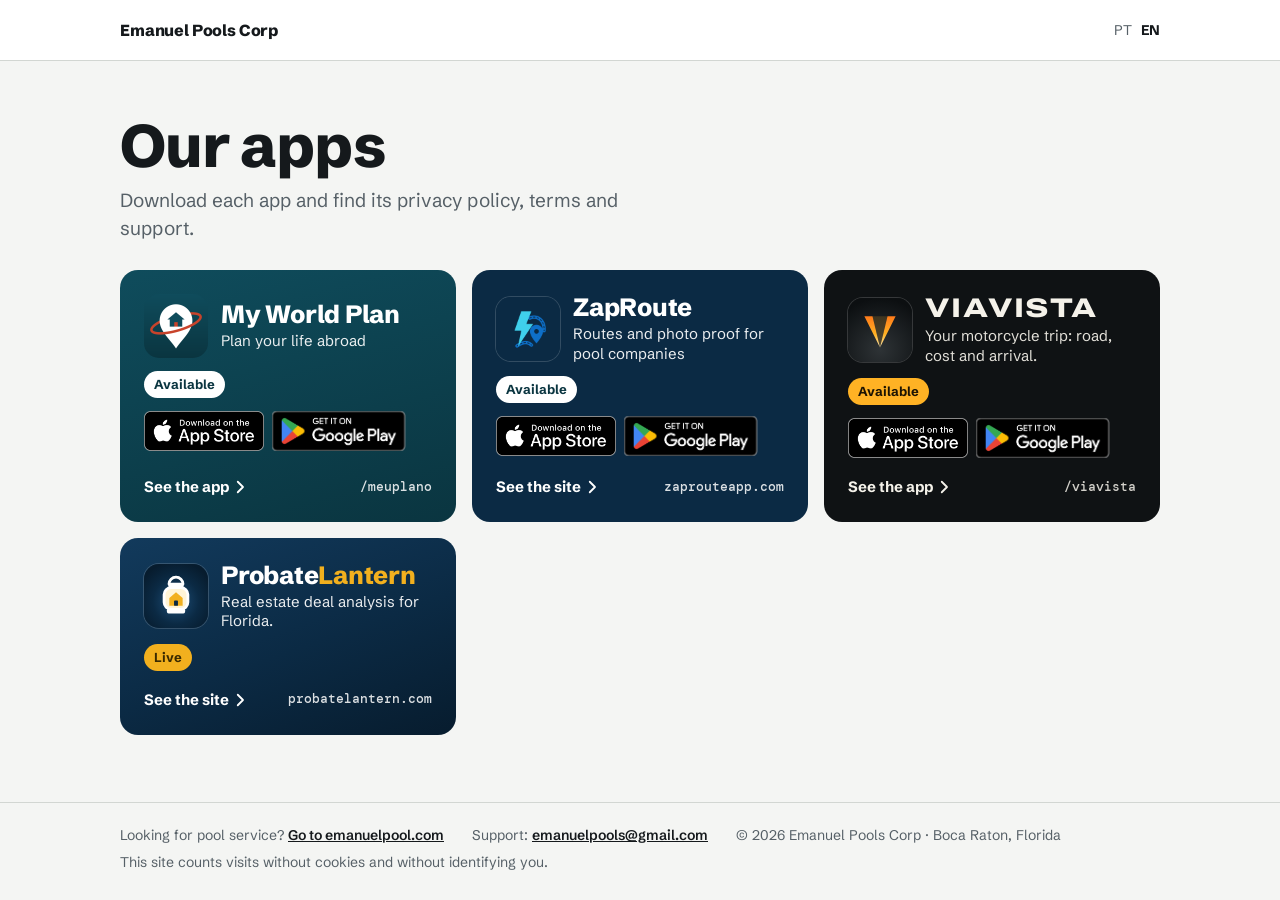
==== commit a169e1ed: "ProbateLantern: cartao No ar com o elo para probatelantern.com Co-Authored-By: Claude Fable 5.2 <nor" ====
--- a/index.html
+++ b/index.html
@@ -65,8 +65,8 @@
       <img class="ic" src="img/probatelantern.svg" alt="" width="64" height="64">
       <div><h2>Probate<span class="pl-l">Lantern</span></h2><p><span data-l="pt">Análise de negócios de imóveis na Flórida.</span><span data-l="en">Real estate deal analysis for Florida.</span></p></div>
     </div>
-    <span class="estado breve"><span data-l="pt">Em breve</span><span data-l="en">Coming soon</span></span>
-    <div class="b-pe"><b><span data-l="pt">Em desenvolvimento</span><span data-l="en">In development</span></b></div>
+    <span class="estado ok"><span data-l="pt">No ar</span><span data-l="en">Live</span></span>
+    <div class="b-pe"><a href="https://probatelantern.com"><span data-l="pt">Ver o site</span><span data-l="en">See the site</span><svg class="sv" viewBox="0 0 24 24" width="18" height="18" aria-hidden="true"><path d="M9 5l7 7-7 7" fill="none" stroke="currentColor" stroke-width="2.4" stroke-linecap="round" stroke-linejoin="round"/></svg></a><span class="mono">probatelantern.com</span></div>
   </article>
 </section>
 </main>
--- a/estilo.css
+++ b/estilo.css
@@ -30,7 +30,7 @@
 .bloco.mp{background:linear-gradient(165deg,var(--mp),var(--mp2))}
 .bloco.zr{background:var(--zr)}
 .bloco.vy{background:var(--vy);color:var(--vy-tx)}
-/* ProbateLantern (cartao de 12/nov/2026; nome novo em 17/nov): "em breve", sem selo e sem link. Cores da identidade aprovada (achado/marca/LEIA-ME.md). */
+/* ProbateLantern (cartao de 12/nov/2026; nome novo em 17/nov; "No ar" com o elo para o site em 22/nov): sem selo de loja. Cores da identidade aprovada (achado/marca/LEIA-ME.md). */
 .bloco.pl{background:linear-gradient(160deg,#123A5C,#0B2A44 55%,#071C2E)}
 .bloco.pl .estado{background:#F2B01E;color:#3A2A00}
 /* Como na marca em fundo escuro: "Probate" branco e "Lantern" ouro (pedido do Fabio, 17/nov) */
